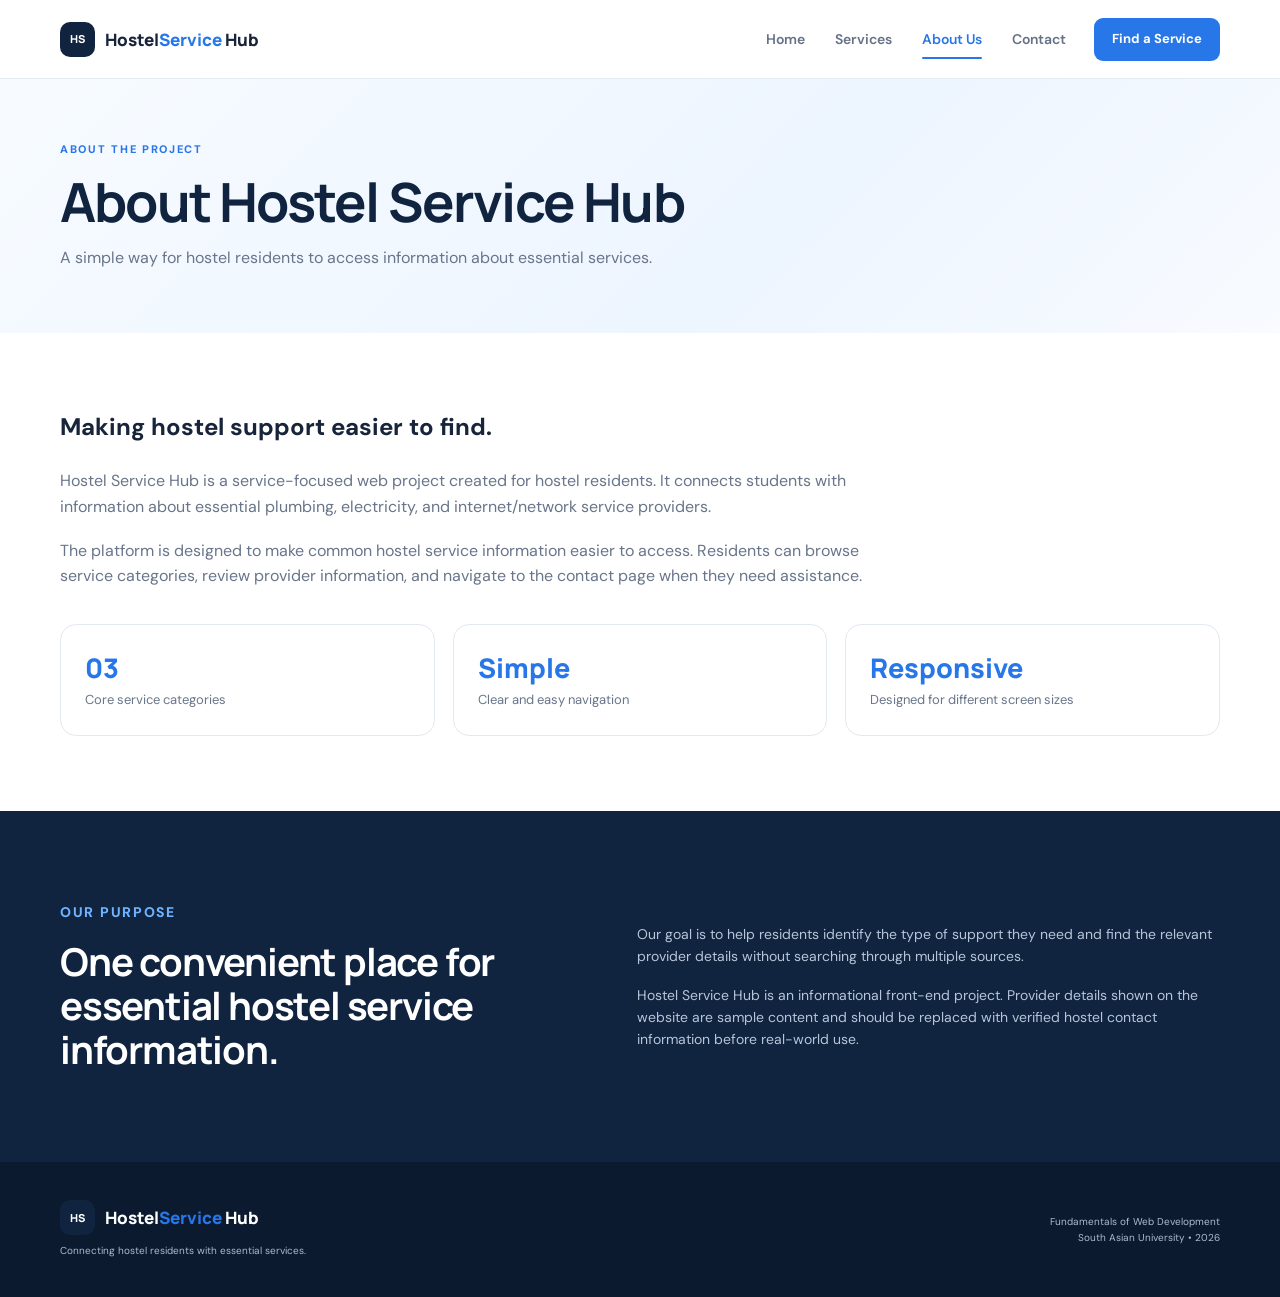
==== about.html @ 40ff9ccc "Add files via upload" ====
<!DOCTYPE html>
<html lang="en">
<head>
  <meta charset="UTF-8">
  <meta name="viewport" content="width=device-width, initial-scale=1.0">
  <title>About Us | Hostel Service Hub</title>
  <link rel="stylesheet" href="style.css">
</head>
<body>

<header class="site-header">
  <div class="container nav-wrapper">
    <a href="index.html" class="logo"><span class="logo-mark">HS</span><span>Hostel<span class="logo-accent">Service</span> Hub</span></a>
    <nav class="navbar" aria-label="Main navigation">
      <a href="index.html" class="">Home</a>
      <a href="services.html" class="">Services</a>
      <a href="about.html" class="active">About Us</a>
      <a href="contact.html" class="">Contact</a>
    </nav>
    <a href="services.html" class="nav-button">Find a Service</a>
  </div>
</header>

<main>

<section class="page-banner"><div class="container">
  <p class="eyebrow">ABOUT THE PROJECT</p><h1>About Hostel Service Hub</h1>
  <p>A simple way for hostel residents to access information about essential services.</p>
</div></section>
<section class="page-content"><div class="container">
  <div class="about-copy">
    <h2 class="section-heading" style="margin-bottom:22px">Making hostel support easier to find.</h2>
    <p>Hostel Service Hub is a service-focused web project created for hostel residents. It connects students with information about essential plumbing, electricity, and internet/network service providers.</p>
    <p>The platform is designed to make common hostel service information easier to access. Residents can browse service categories, review provider information, and navigate to the contact page when they need assistance.</p>
  </div>
  <div class="about-highlights">
    <div class="highlight-card"><strong>03</strong><span>Core service categories</span></div>
    <div class="highlight-card"><strong>Simple</strong><span>Clear and easy navigation</span></div>
    <div class="highlight-card"><strong>Responsive</strong><span>Designed for different screen sizes</span></div>
  </div>
</div></section>
<section class="about-section"><div class="container about-grid">
  <div><p class="eyebrow">OUR PURPOSE</p><h2>One convenient place for essential hostel service information.</h2></div>
  <div><p>Our goal is to help residents identify the type of support they need and find the relevant provider details without searching through multiple sources.</p><p>Hostel Service Hub is an informational front-end project. Provider details shown on the website are sample content and should be replaced with verified hostel contact information before real-world use.</p></div>
</div></section>

</main>

<footer class="site-footer">
  <div class="container footer-wrapper">
    <div>
      <a href="index.html" class="logo footer-logo"><span class="logo-mark">HS</span><span>Hostel<span class="logo-accent">Service</span> Hub</span></a>
      <p>Connecting hostel residents with essential services.</p>
    </div>
    <div class="footer-right">
      <p>Fundamentals of Web Development</p>
      <p>South Asian University • 2026</p>
    </div>
  </div>
</footer>

</body>
</html>
---- style.css ----
@import url('https://fonts.googleapis.com/css2?family=DM+Sans:wght@400;500;600;700&family=Manrope:wght@500;600;700;800&display=swap');:root{--navy:#10233f;--blue:#2877e8;--blue-dark:#1b5fbe;--sky:#eaf3ff;--cyan:#36b9d8;--yellow:#f5b940;--orange:#e58b35;--ink:#17243a;--muted:#68758a;--line:#e3e9f1;--surface:#f7f9fc;--white:#ffffff;--shadow:0 18px 45px rgba(25,55,95,0.10);--radius:20px}
*{box-sizing:border-box;margin:0;padding:0}
html{scroll-behavior:smooth}
body{font-family:"DM Sans",Arial,sans-serif;color:var(--ink);background:var(--white);line-height:1.6}
a{color:inherit;text-decoration:none}
.container{width:min(1160px,calc(100% - 48px));margin:0 auto}
.site-header{position:sticky;top:0;z-index:100;background:rgba(255,255,255,0.96);border-bottom:1px solid rgba(227,233,241,0.9);backdrop-filter:blur(12px)}
.nav-wrapper{min-height:78px;display:flex;align-items:center;justify-content:space-between;gap:28px}
.logo{display:flex;align-items:center;gap:10px;font-family:"Manrope",sans-serif;font-weight:800;font-size:17px;white-space:nowrap}
.logo-mark{width:35px;height:35px;display:grid;place-items:center;border-radius:10px;color:var(--white);background:var(--navy);font-size:11px;letter-spacing:.5px}
.logo-accent{color:var(--blue)}
.navbar{display:flex;align-items:center;gap:30px;margin-left:auto}
.navbar a{position:relative;color:#657187;font-size:14px;font-weight:600;padding:28px 0;transition:color .2s ease}
.navbar a:hover,.navbar a.active{color:var(--blue)}
.navbar a.active::after{content:"";position:absolute;left:0;right:0;bottom:19px;height:2px;border-radius:2px;background:var(--blue)}
.nav-button,.primary-button,.secondary-button,.contact-button{display:inline-flex;align-items:center;justify-content:center;gap:10px;border-radius:9px;font-size:13px;font-weight:700;transition:transform .2s ease,box-shadow .2s ease,background .2s ease}
.nav-button{padding:11px 18px;color:var(--white);background:var(--blue)}
.nav-button:hover,.primary-button:hover,.contact-button:hover{transform:translateY(-2px);box-shadow:0 10px 22px rgba(40,119,232,.20)}
.hero{position:relative;overflow:hidden;padding:88px 0 74px;background:radial-gradient(circle at 80% 20%,rgba(53,184,216,.16),transparent 24%),linear-gradient(135deg,#f7fbff 0%,#edf5ff 52%,#f8fbff 100%)}
.hero::before{content:"";position:absolute;width:480px;height:480px;right:-250px;top:-250px;border:1px solid rgba(40,119,232,.12);border-radius:50%}
.hero-grid{display:grid;grid-template-columns:1.08fr .92fr;align-items:center;gap:76px}
.eyebrow{color:var(--blue);font-size:11px;font-weight:800;letter-spacing:1.7px;margin-bottom:13px}
.hero h1{max-width:690px;font-family:"Manrope",sans-serif;font-size:clamp(42px,5vw,67px);line-height:1.05;letter-spacing:-2.6px;color:var(--navy)}
.hero h1 span{color:var(--blue)}
.hero-text{max-width:610px;margin:24px 0 30px;color:var(--muted);font-size:17px}
.hero-actions{display:flex;gap:13px;flex-wrap:wrap}
.primary-button{padding:14px 20px;color:var(--white);background:var(--blue)}
.secondary-button{padding:14px 20px;color:var(--navy);background:var(--white);border:1px solid var(--line)}
.hero-stats{display:flex;gap:42px;margin-top:45px}
.hero-stats div{display:flex;flex-direction:column}
.hero-stats strong{color:var(--navy);font-family:"Manrope",sans-serif;font-size:21px}
.hero-stats span{color:#7a8698;font-size:11px;margin-top:2px}
.hero-card{position:relative;max-width:440px;justify-self:end;padding:25px;border:1px solid rgba(218,229,241,.9);border-radius:24px;background:rgba(255,255,255,.90);box-shadow:var(--shadow)}
.hero-card-top{display:flex;align-items:center;gap:8px;color:#8792a2;font-size:10px;font-weight:800;letter-spacing:1.4px;padding-bottom:20px;border-bottom:1px solid var(--line)}
.status-dot{width:7px;height:7px;border-radius:50%;background:#39b777}
.service-preview{display:flex;align-items:center;gap:15px;padding:22px 0 18px}
.preview-icon,.service-icon{display:grid;place-items:center;border-radius:15px;font-family:"Manrope",sans-serif;font-weight:800}
.preview-icon{width:55px;height:55px;font-size:29px;background:var(--sky);color:var(--blue)}
.service-preview small{color:#8b96a5;font-size:9px;font-weight:800;letter-spacing:1px}
.service-preview h3{margin-top:3px;font-family:"Manrope",sans-serif;font-size:19px}
.preview-list{border-top:1px solid var(--line)}
.preview-list div{display:flex;align-items:center;gap:14px;padding:14px 3px;border-bottom:1px solid var(--line);color:var(--ink);font-size:13px;font-weight:600}
.preview-list span{color:#9aa5b5;font-size:10px;font-weight:800}
.preview-list b{margin-left:auto;color:var(--blue)}
.card-note{padding-top:18px;color:#8792a2;font-size:11px}
.services-section,.providers-section{padding:90px 0}
.services-section{background:var(--white)}
.providers-section{background:var(--surface)}
.section-heading{display:flex;align-items:end;justify-content:space-between;gap:40px;margin-bottom:40px}
.section-heading h2,.about-section h2,.contact-box h2{font-family:"Manrope",sans-serif;color:var(--navy);font-size:clamp(29px,3vw,39px);line-height:1.15;letter-spacing:-1.2px}
.section-heading>p{max-width:410px;color:var(--muted);font-size:14px}
.service-grid{display:grid;grid-template-columns:repeat(3,1fr);gap:20px}
.service-card{position:relative;min-height:330px;padding:30px;border-radius:var(--radius);border:1px solid var(--line);background:var(--white);overflow:hidden;transition:transform .25s ease,box-shadow .25s ease}
.service-card:hover{transform:translateY(-6px);box-shadow:var(--shadow)}
.service-card::after{content:"";position:absolute;width:150px;height:150px;border-radius:50%;right:-80px;bottom:-80px;opacity:.45}
.service-card.plumbing::after{background:#dff3ff}
.service-card.electricity::after{background:#fff1c9}
.service-card.internet::after{background:#e5e0ff}
.card-number{position:absolute;top:28px;right:28px;color:#a3adbb;font-size:10px;font-weight:800}
.service-icon{width:58px;height:58px;margin-bottom:27px;font-size:27px}
.plumbing .service-icon{color:#1484bc;background:#e5f6ff}
.electricity .service-icon{color:#c88713;background:#fff4d7}
.internet .service-icon{color:#6555be;background:#eeebff}
.service-card h3{font-family:"Manrope",sans-serif;font-size:22px;margin-bottom:10px}
.service-card p{min-height:85px;color:var(--muted);font-size:13px}
.service-card a{display:inline-flex;gap:9px;margin-top:19px;color:var(--blue);font-size:12px;font-weight:800}
.provider-grid{display:grid;grid-template-columns:1fr;gap:12px}
.provider-card{display:grid;grid-template-columns:auto 1fr auto;align-items:center;gap:18px;padding:19px 22px;border:1px solid var(--line);border-radius:15px;background:var(--white)}
.provider-avatar{width:53px;height:53px;display:grid;place-items:center;border-radius:50%;color:var(--blue);background:var(--sky);font-family:"Manrope",sans-serif;font-size:13px;font-weight:800}
.provider-tag{color:var(--blue);font-size:8px;font-weight:800;letter-spacing:1.2px}
.provider-info h3{margin:2px 0 0;font-family:"Manrope",sans-serif;font-size:17px}
.provider-info p{color:var(--muted);font-size:11px}
.provider-meta{display:flex;gap:18px;margin-top:6px;color:#758194;font-size:10px}
.provider-meta span:first-child{color:#30a66c;font-weight:700}
.contact-button{padding:9px 15px;color:var(--blue);background:var(--sky)}
.about-section{padding:90px 0;background:var(--navy);color:var(--white)}
.about-grid{display:grid;grid-template-columns:.9fr 1.1fr;gap:100px;align-items:center}
.about-section .eyebrow{color:#70b3ff}
.about-section h2{color:var(--white)}
.about-section p{color:#b7c5d8;font-size:14px;margin-bottom:16px}
.about-section p:last-child{margin-bottom:0}
.contact-section{padding:65px 0;background:#f1f6fc}
.contact-box{display:flex;align-items:center;justify-content:space-between;gap:30px;padding:36px 42px;border:1px solid #dce6f1;border-radius:20px;background:var(--white)}
.contact-box h2{font-size:28px;margin-bottom:7px}
.contact-box p:not(.eyebrow){color:var(--muted);font-size:13px}
.site-footer{padding:38px 0;background:#0b1a2e;color:#aebbd0}
.footer-wrapper{display:flex;align-items:center;justify-content:space-between;gap:30px}
.footer-logo{color:var(--white);margin-bottom:8px}
.site-footer p{font-size:10px}
.footer-right{text-align:right}
@media (max-width:980px){.navbar{gap:18px}
.nav-button{display:none}
.hero-grid{grid-template-columns:1fr;gap:45px}
.hero-card{justify-self:start;width:min(100%,440px)}
.service-grid{grid-template-columns:1fr}
.service-card{min-height:auto}
.service-card p{min-height:auto}
.about-grid{grid-template-columns:1fr;gap:35px}
}
@media (max-width:700px){.container{width:min(100% - 30px,1160px)}
.nav-wrapper{min-height:68px}
.logo{font-size:14px}
.navbar{display:none}
.hero{padding:62px 0 58px}
.hero h1{font-size:42px;letter-spacing:-1.8px}
.hero-text{font-size:15px}
.hero-stats{gap:20px;justify-content:space-between}
.hero-stats span{font-size:9px}
.section-heading{display:block}
.section-heading>p{margin-top:15px}
.services-section,.providers-section,.about-section{padding:65px 0}
.provider-card{grid-template-columns:auto 1fr}
.provider-card .contact-button{grid-column:2;justify-self:start}
.contact-box{display:block;padding:28px}
.contact-box .primary-button{margin-top:22px}
.footer-wrapper{display:block}
.footer-right{margin-top:20px;text-align:left}
}
.page-banner{padding:62px 0;background:linear-gradient(135deg,#f7fbff 0%,#edf5ff 60%,#f8fbff 100%)}
.page-banner h1{color:var(--navy);font-family:"Manrope",sans-serif;font-size:clamp(36px,5vw,54px);line-height:1.1;letter-spacing:-1.8px}
.page-banner p:not(.eyebrow){max-width:650px;margin-top:14px;color:var(--muted);font-size:16px}
.page-content{padding:75px 0}
.about-copy{max-width:850px}
.about-copy p{color:var(--muted);margin:0 0 18px}
.about-highlights{display:grid;grid-template-columns:repeat(3,1fr);gap:18px;margin-top:35px}
.highlight-card{padding:24px;border:1px solid var(--line);border-radius:16px;background:var(--white)}
.highlight-card strong{display:block;color:var(--blue);font:800 27px "Manrope",sans-serif}
.highlight-card span{color:var(--muted);font-size:13px}
.contact-layout{display:grid;grid-template-columns:.85fr 1.15fr;gap:45px;align-items:start}
.contact-details{padding:28px;border-radius:18px;background:var(--navy);color:white}
.contact-details h2{margin-bottom:12px;font:700 25px "Manrope",sans-serif}
.contact-details p{color:#c4d0df;margin:12px 0;font-size:14px}
.contact-form{padding:30px;border:1px solid var(--line);border-radius:18px;background:white;box-shadow:var(--shadow)}
.contact-form label{display:block;margin:0 0 7px;color:var(--ink);font-size:13px;font-weight:700}
.contact-form input,.contact-form select,.contact-form textarea{width:100%;margin-bottom:18px;padding:12px 13px;border:1px solid var(--line);border-radius:8px;font:14px "DM Sans",sans-serif;color:var(--ink);background:#fff}
.contact-form textarea{min-height:125px;resize:vertical}
.contact-form button{border:0;cursor:pointer;font-family:"DM Sans",sans-serif}
@media (max-width:700px){.about-highlights,.contact-layout{grid-template-columns:1fr}
.page-content{padding:55px 0}
.contact-form{padding:22px}
}
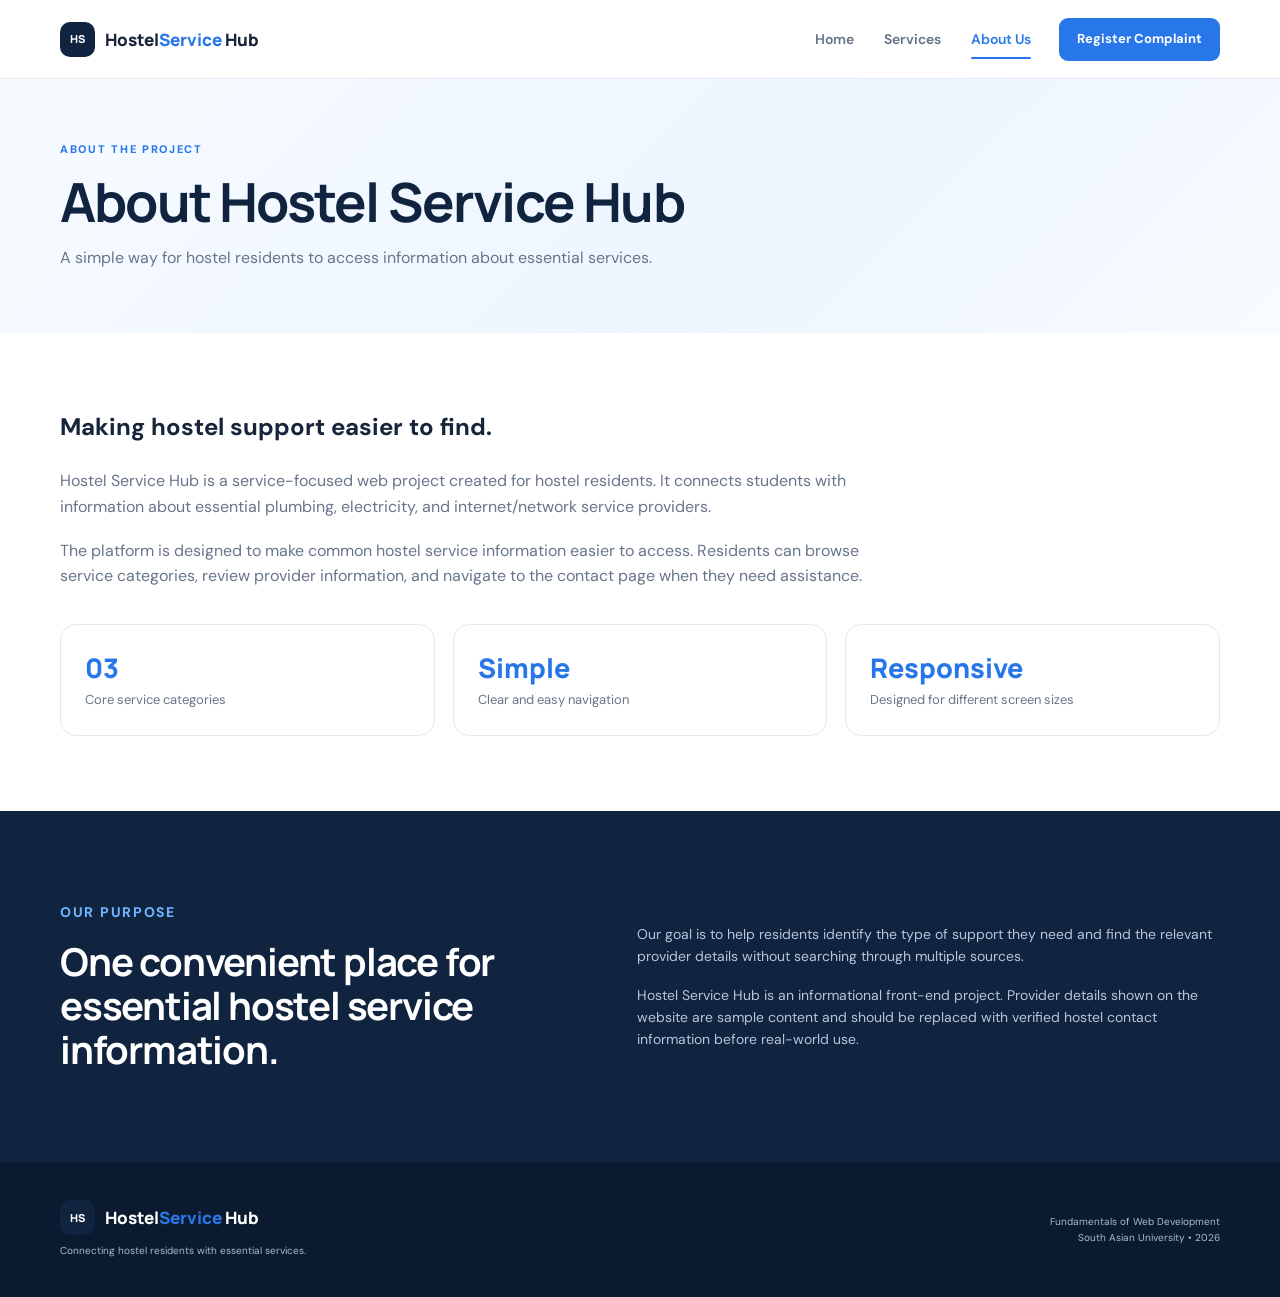
==== commit d93f8f58: "Add files via upload" ====
--- a/about.html
+++ b/about.html
@@ -15,9 +15,8 @@
       <a href="index.html" class="">Home</a>
       <a href="services.html" class="">Services</a>
       <a href="about.html" class="active">About Us</a>
-      <a href="contact.html" class="">Contact</a>
     </nav>
-    <a href="services.html" class="nav-button">Find a Service</a>
+    <a href="complaint.html" class="nav-button">Register Complaint</a>
   </div>
 </header>
 
--- a/style.css
+++ b/style.css
@@ -139,3 +139,28 @@
 .page-content{padding:55px 0}
 .contact-form{padding:22px}
 }
+
+
+/* Login and complaint page */
+.complaint-container{max-width:760px}
+.auth-card,.complaint-card{padding:36px;border:1px solid var(--line);border-radius:20px;background:var(--white);box-shadow:var(--shadow)}
+.auth-card h2,.complaint-card h2{font-family:"Manrope",sans-serif;color:var(--navy);font-size:29px;line-height:1.2}
+.auth-intro{margin:10px 0 22px;color:var(--muted);font-size:14px}
+.auth-tabs{display:flex;gap:8px;margin:22px 0;border-bottom:1px solid var(--line)}
+.auth-tab{padding:11px 18px;border:0;border-bottom:2px solid transparent;background:transparent;color:var(--muted);font:600 14px "DM Sans",sans-serif;cursor:pointer}
+.auth-tab.active{border-bottom-color:var(--blue);color:var(--blue)}
+.simple-form label{display:block;margin:0 0 7px;color:var(--ink);font-size:13px;font-weight:700}
+.simple-form input,.simple-form select,.simple-form textarea{width:100%;margin-bottom:18px;padding:12px 13px;border:1px solid var(--line);border-radius:8px;font:14px "DM Sans",sans-serif;color:var(--ink);background:#fff}
+.simple-form textarea{min-height:130px;resize:vertical}
+.simple-form button{border:0;cursor:pointer;font-family:"DM Sans",sans-serif}
+.auth-submit{width:100%;margin-top:5px}
+.hidden{display:none!important}
+.form-message{min-height:20px;margin-top:12px;font-size:13px;font-weight:600}
+.error-message{color:#c0392b}
+.success-message{color:#16834a}
+.demo-note{margin-top:22px;padding:13px 15px;border-radius:9px;background:var(--surface);color:var(--muted);font-size:11px}
+.complaint-heading{display:flex;justify-content:space-between;align-items:flex-start;gap:20px;margin-bottom:25px}
+.logout-button{padding:9px 14px;border:1px solid var(--line);border-radius:8px;background:var(--white);color:var(--navy);font:600 12px "DM Sans",sans-serif;cursor:pointer}
+.logout-button:hover{border-color:var(--blue);color:var(--blue)}
+@media (max-width:700px){.auth-card,.complaint-card{padding:23px}.complaint-heading{display:block}.logout-button{margin-top:15px}}
+
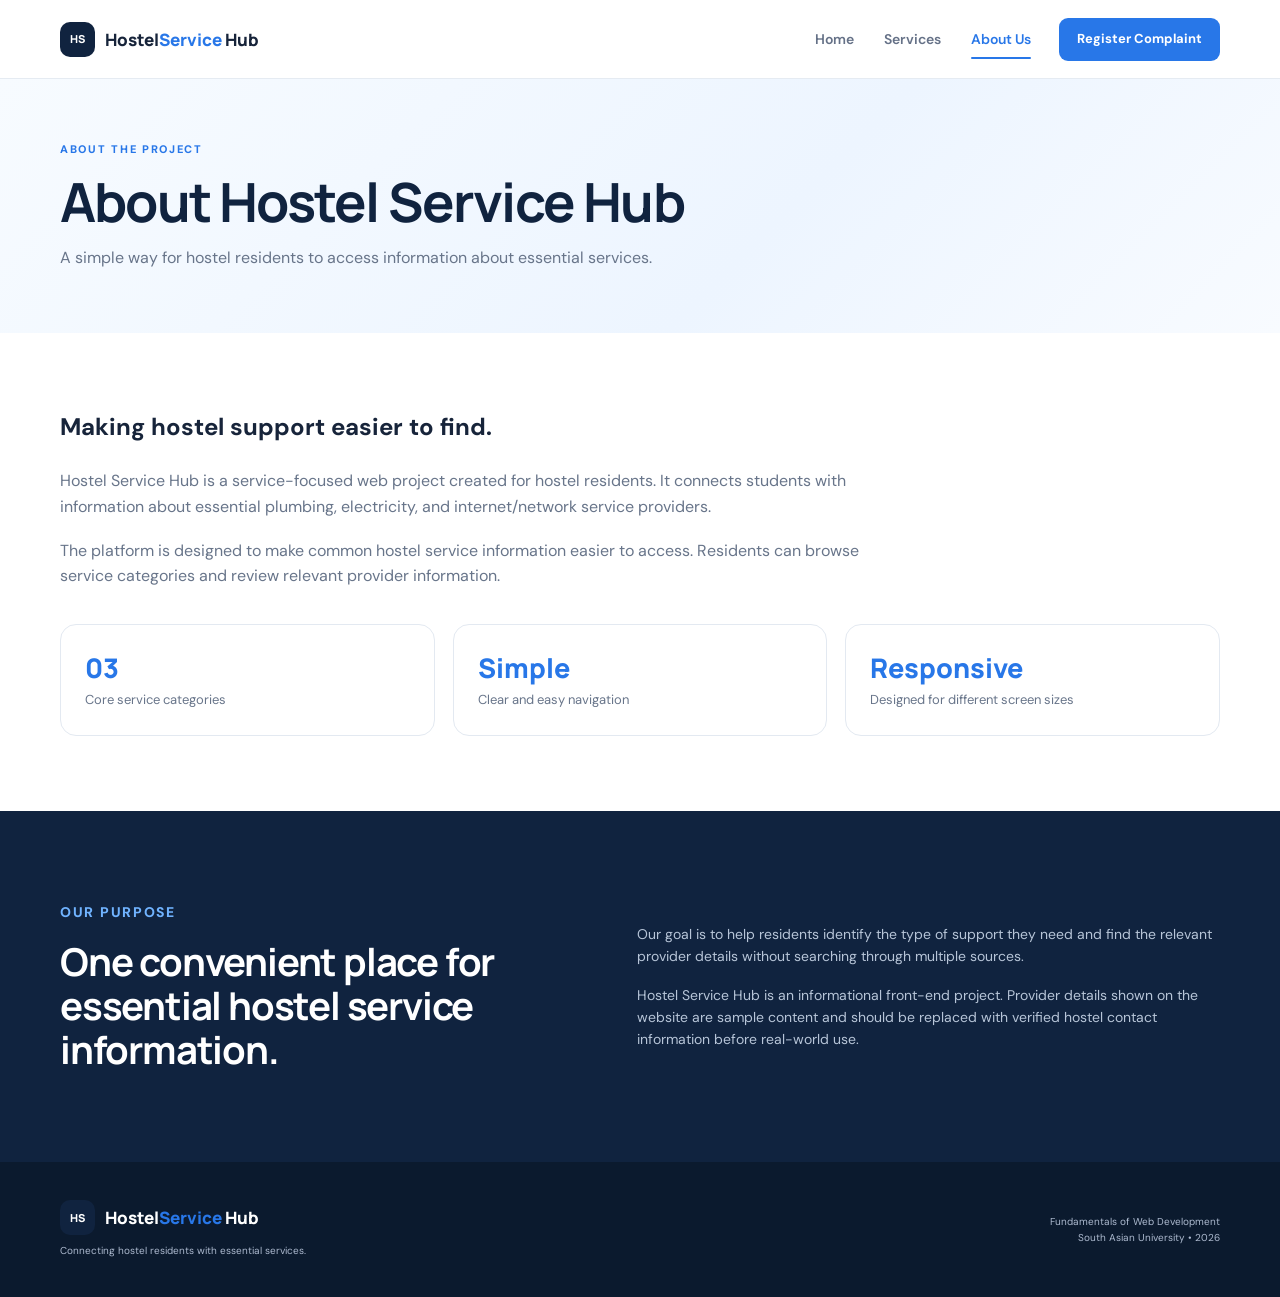
==== commit aa6392ca: "Revise navigation and update about section text Updated navigation links and modified content for cl" ====
--- a/about.html
+++ b/about.html
@@ -30,7 +30,7 @@
   <div class="about-copy">
     <h2 class="section-heading" style="margin-bottom:22px">Making hostel support easier to find.</h2>
     <p>Hostel Service Hub is a service-focused web project created for hostel residents. It connects students with information about essential plumbing, electricity, and internet/network service providers.</p>
-    <p>The platform is designed to make common hostel service information easier to access. Residents can browse service categories, review provider information, and navigate to the contact page when they need assistance.</p>
+    <p>The platform is designed to make common hostel service information easier to access. Residents can browse service categories and review relevant provider information.</p>
   </div>
   <div class="about-highlights">
     <div class="highlight-card"><strong>03</strong><span>Core service categories</span></div>
@@ -48,7 +48,7 @@
 <footer class="site-footer">
   <div class="container footer-wrapper">
     <div>
-      <a href="index.html" class="logo footer-logo"><span class="logo-mark">HS</span><span>Hostel<span class="logo-accent">Service</span> Hub</span></a>
+      <a href="../index.html" class="logo footer-logo"><span class="logo-mark">HS</span><span>Hostel<span class="logo-accent">Service</span> Hub</span></a>
       <p>Connecting hostel residents with essential services.</p>
     </div>
     <div class="footer-right">
